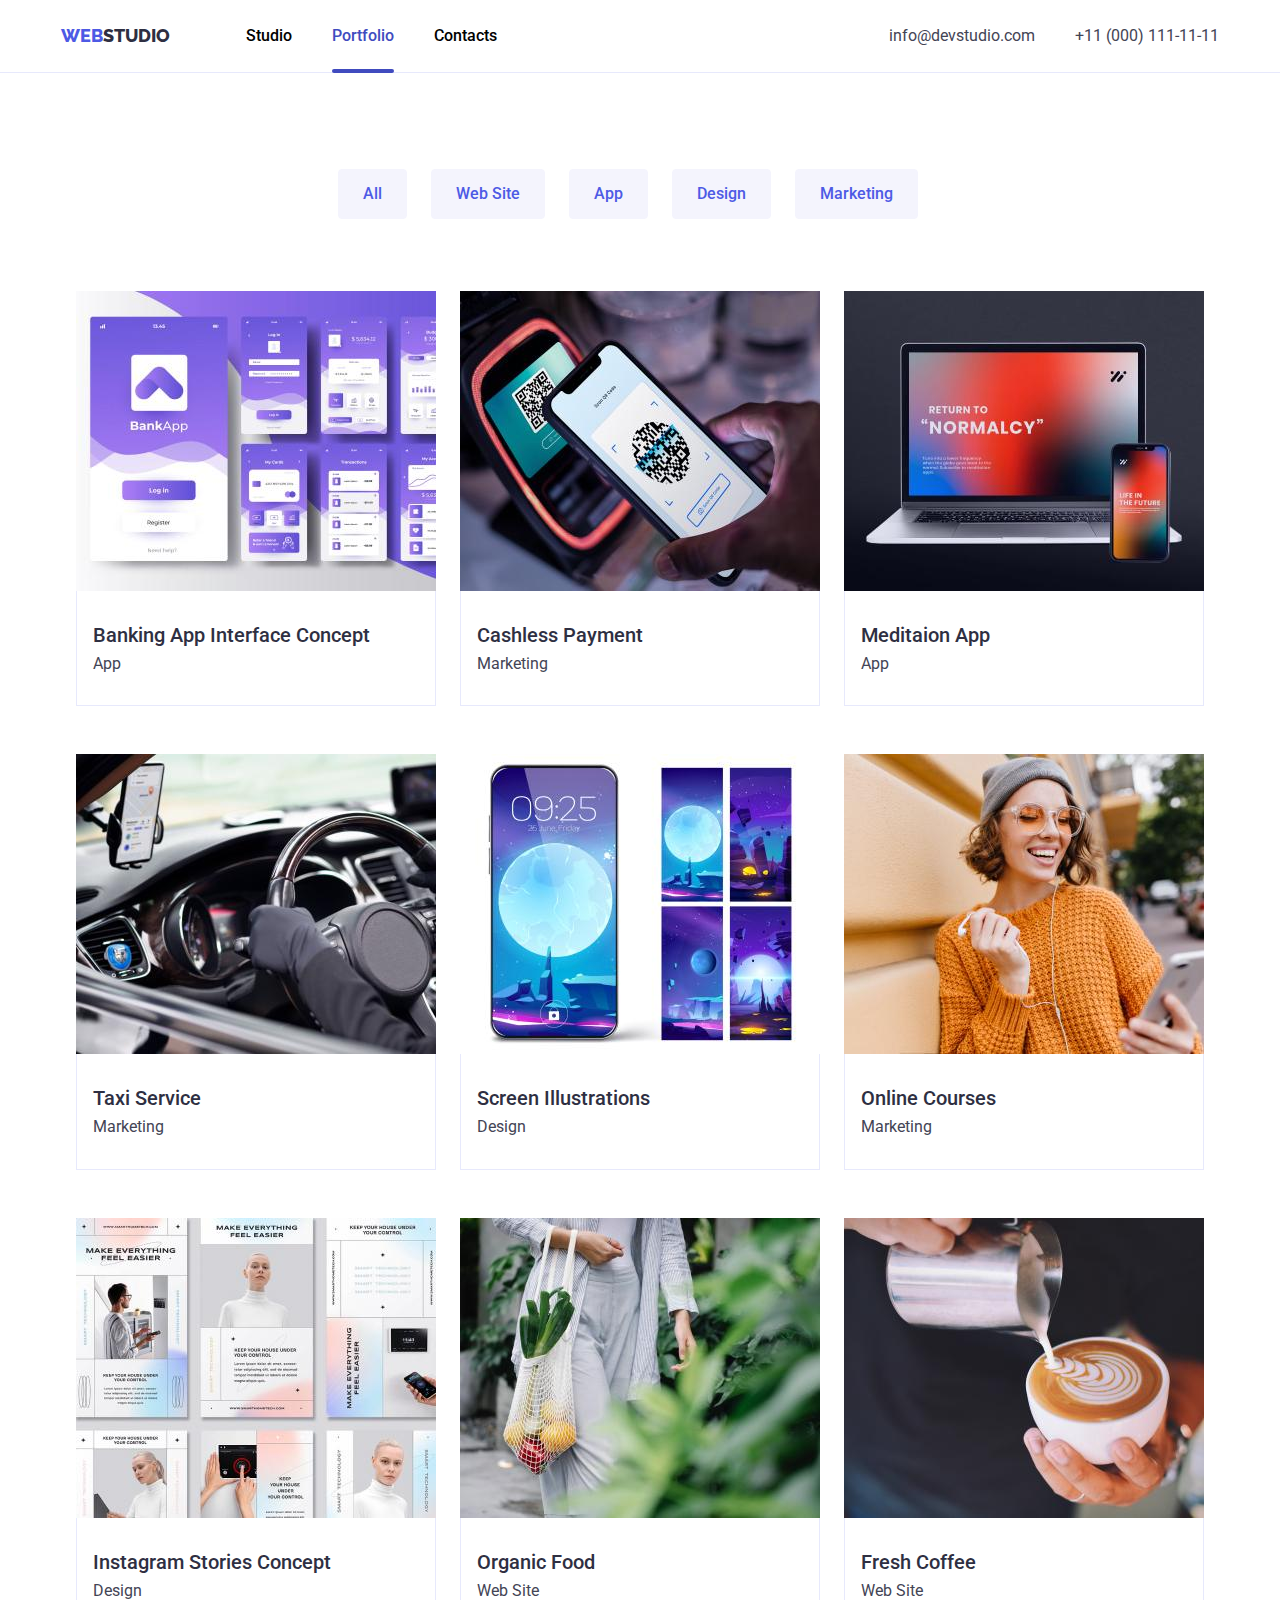
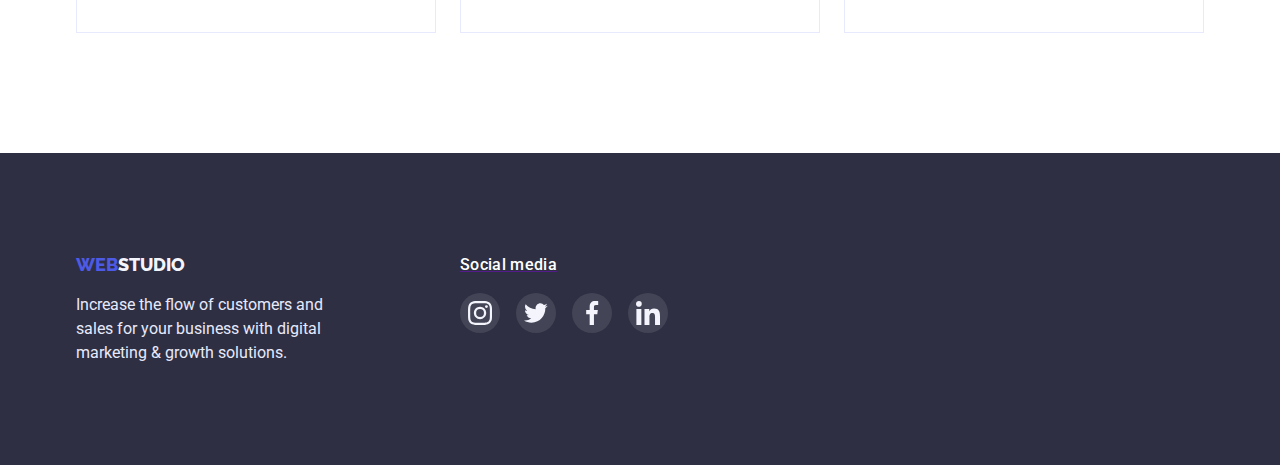
==== portfolio.html @ 5415b0d8 "Initial commit" ====
<!DOCTYPE html>
<html lang="en">
  <head>
    <meta charset="utf-8" />
    <meta http-equiv="X-UA-Compatible" content="IE=edge" />
    <meta name="viewport" content="width=device-width, initial-scale=1.0" />
    <link
      rel="stylesheet"
      href="https://cdn.jsdelivr.net/npm/modern-normalize@1.1.0/modern-normalize.css"
    />
    <link rel="stylesheet" href="./css/styles.css" />
    <link rel="preconnect" href="https://fonts.googleapis.com" />
    <link rel="preconnect" href="https://fonts.gstatic.com" crossorigin />
    <link
      href="https://fonts.googleapis.com/css2?family=Raleway:wght@800&family=Roboto:wght@300;400;500;700;900&display=swap"
      rel="stylesheet"
    />
    <title>Document</title>
  </head>
  <body>
    <header class="nav-header">
      <div class="page-header container">
        <nav class="nav">
          <a class="logo" href="./index.html"
            ><span class="logo-span">Web</span>Studio</a
          >
          <ul class="nav-item">
            <li><a class="nav-link" href="./index.html">Studio</a></li>
            <li><a class="nav-link current" href="./portfolio.html">Portfolio</a></li>
            <li><a class="nav-link" href="#">Contacts</a></li>
          </ul>
        </nav>
        <!--Контакти-->
        <address class="contact">
          <ul class="contact-item">
            <li>
              <a class="contact-link" href="mailto:info@devstudio.com"
                >info@devstudio.com</a
              >
            </li>
            <li>
              <a class="contact-link" href="tel:+110001111111"
                >+11 (000) 111-11-11</a
              >
            </li>
          </ul>
        </address>
      </div>
    </header>
    <main>
      <section class="prtf-container">
        <div class="container">
          <h1 hidden>examples of work</h1>
          <ul class="prtf-item">
            <li><button class="prtf-button" type="button">All</button></li>
            <li><button class="prtf-button" type="button">Web Site</button></li>
            <li><button class="prtf-button" type="button">App</button></li>
            <li><button class="prtf-button" type="button">Design</button></li>
            <li>
              <button class="prtf-button" type="button">Marketing</button>
            </li>
          </ul>
          <ul class="prtf-item-img">
            <li class="prtf-title">
              <a class="prtf-title-link" href="">
              <div class="img-overley">
              <img
                src="./images/banking-ap.jpg"
                alt="Banking App"
                width="360"
              />
              <div class="overley">
                <p class="overley-text">
                  14 Stylish and User-Friendly App Design Concepts · 
                  Task Manager App · Calorie Tracker App ·
                  Exotic Fruit Ecommerce App · Cloud Storage App
                </p>
              </div>
              </div>
              <h2>Banking App Interface Concept</h2>
              <p class="prtf-title-text">App</p>
              </a>
            </li>
            <li class="prtf-title">
              <a class="prtf-title-link" href="">
              <div class="img-overley">
              <img
                src="./images/cashless-payment.jpg"
                alt="Banking App"
                width="360"
              />
              <div class="overley">
                <p class="overley-text">
                  14 Stylish and User-Friendly App Design Concepts · 
                  Task Manager App · Calorie Tracker App ·
                  Exotic Fruit Ecommerce App · Cloud Storage App
                </p>
              </div>
              </div>
              <h2>Cashless Payment</h2>
              <p class="prtf-title-text">Marketing</p>
              </a>
            </li>
            <li class="prtf-title">
              <a class="prtf-title-link" href="">
              <div class="img-overley">
              <img
                src="./images/meditaion-app.jpg"
                alt="Meditaion App"
                width="360"
              />
              <div class="overley">
                <p class="overley-text">
                  14 Stylish and User-Friendly App Design Concepts · 
                  Task Manager App · Calorie Tracker App ·
                  Exotic Fruit Ecommerce App · Cloud Storage App
                </p>
              </div>
              </div>
              <h2>Meditaion App</h2>
              <p class="prtf-title-text">App</p>
              </a>
            </li>
            <li class="prtf-title">
              <a class="prtf-title-link" href="">
              <div class="img-overley">
              <img
                src="./images/taxi-service.jpg"
                alt="Taxi Service"
                width="360"
              />
              <div class="overley">
                <p class="overley-text">
                  14 Stylish and User-Friendly App Design Concepts · 
                  Task Manager App · Calorie Tracker App ·
                  Exotic Fruit Ecommerce App · Cloud Storage App
                </p>
              </div>
              </div>
              <h2>Taxi Service</h2>
              <p class="prtf-title-text">Marketing</p>
              </a>
            </li>
            <li class="prtf-title">
              <a class="prtf-title-link" href="">
              <div class="img-overley">
              <img
                src="./images/screen-illustrations.jpg"
                alt="Screen Illustrations"
                width="360"
              />
              <div class="overley">
                <p class="overley-text">
                  14 Stylish and User-Friendly App Design Concepts · 
                  Task Manager App · Calorie Tracker App ·
                  Exotic Fruit Ecommerce App · Cloud Storage App
                </p>
              </div>
              </div>
              <h2>Screen Illustrations</h2>
              <p class="prtf-title-text">Design</p>
              </a>
            </li>
            <li class="prtf-title">
              <a class="prtf-title-link" href="">
              <div class="img-overley">
              <img
                src="./images/marketing.jpg"
                alt="Online Courses"
                width="360"
              />
              <div class="overley">
                <p class="overley-text">
                  14 Stylish and User-Friendly App Design Concepts · 
                  Task Manager App · Calorie Tracker App ·
                  Exotic Fruit Ecommerce App · Cloud Storage App
                </p>
              </div>
              </div>
              <h2>Online Courses</h2>
              <p class="prtf-title-text">Marketing</p>
              </a>
            </li>
            <li class="prtf-title">
              <a class="prtf-title-link" href="">
              <div class="img-overley">
              <img
                src="./images/instagram-stories.jpg"
                alt="Instagram Stories Concept"
                width="360"
              />
              <div class="overley">
                <p class="overley-text">
                  14 Stylish and User-Friendly App Design Concepts · 
                  Task Manager App · Calorie Tracker App ·
                  Exotic Fruit Ecommerce App · Cloud Storage App
                </p>
              </div>
              </div>
              <h2>Instagram Stories Concept</h2>
              <p class="prtf-title-text">Design</p>
              </a>
            </li>
            <li class="prtf-title">
              <a class="prtf-title-link" href="">
              <div class="img-overley">
              <img
                src="./images/organic-food.jpg"
                alt="Organic Food"
                width="360"
              />
              <div class="overley">
                <p class="overley-text">
                  14 Stylish and User-Friendly App Design Concepts · 
                  Task Manager App · Calorie Tracker App ·
                  Exotic Fruit Ecommerce App · Cloud Storage App
                </p>
              </div>
              </div>
              <h2>Organic Food</h2>
              <p class="prtf-title-text">Web Site</p>
              </a>
            </li>
            <li class="prtf-title">
              <a class="prtf-title-link" href="">
              <div class="img-overley">
              <img
                src="./images/fresh-coffee.jpg"
                alt="Organic Food"
                width="360"
              />
              <div class="overley">
                <p class="overley-text">
                  14 Stylish and User-Friendly App Design Concepts · 
                  Task Manager App · Calorie Tracker App ·
                  Exotic Fruit Ecommerce App · Cloud Storage App
                </p>
              </div>
              </div>
              <h2>Fresh Coffee</h2>
              <p class="prtf-title-text">Web Site</p>
              </a>
            </li>
          </ul>
        </div>
      </section>
    </main>
    <footer class="footer-container">
      <div class="footer-list container">
        <div class="footer-container-list">
        <ul class="footer-container-logo">
          <li class="footer-container-logo-list" >
        <a class="logo-f" href="./index.html"
          ><span class="logo-span">Web</span>Studio</a
        >
        <p>
          Increase the flow of customers and sales for your business with
          digital marketing & growth solutions.
        </p>
      </li>
        </ul>
      </div>
      <div class="footer-container-list">
        <a href="">
          <p class="footer-container-list-text">Social media</p>
        </a>
        <ul class="footer-social-list">
          <li class="footer-social-list-item">
            <a class="footer-social-list-link" href="">
              <svg class="footer-social-list-icon">
                <use href="./images/icons.svg#icon-instagram"></use>
              </svg>
            </a>
          </li>
          <li class="footer-social-list-item">
            <a class="footer-social-list-link" href="">
              <svg class="footer-social-list-icon">
                <use href="./images/icons.svg#icon-twitter"></use>
              </svg>
            </a>
          </li>
          <li class="footer-social-list-item">
            <a class="footer-social-list-link" href="">
              <svg class="footer-social-list-icon">
                <use href="./images/icons.svg#icon-facebook"></use>
              </svg>
            </a>
          </li>
          <li class="footer-social-list-item">
            <a class="footer-social-list-link" href="">
              <svg class="footer-social-list-icon">
                <use href="./images/icons.svg#icon-linkedin"></use>
              </svg>
            </a>
          </li>
        </ul>
      </div>
      </div>
    </footer>
  </body>
</html>
---- css/styles.css ----
:root {
  --primary-font: "Roboto", sans-serif;
  --secondary-font: "Raleway", sans-serif;
  --primary-text-color: #2e2f42;
  --secondary-text-color: #434455;
  --hover-text-color: #404bbf;
  --hover-trans-duration:250ms;
  --hover-trans-timing-function:cubic-bezier(0.4,0.2,1);
}

body {
  font-family: var(--primary-font);
}
h1,
h2,
h3,
h4,
h5,
h6,
p {
  margin-top: 0;
  margin-bottom: 0;
}
ul,
ol {
  margin-top: 0;
  margin-bottom: 0;
  padding-left: 0;
}
img {
  display: block;
}
button{
  cursor: pointer;
  border: none;
}

.container {
  width: 1158px;
  margin-left: auto;
  margin-right: auto;
  padding-left: 15px;
  padding-right: 15px;
}
/* Навігація */
.nav-header {
  border-bottom: 1px solid;
  border-color: rgba(231, 233, 252, 1);
}
.page-header {
  display: flex;
  align-items: center;
  padding: 24px 0 24px 0;
  justify-content: space-between;
}

.nav {
  list-style: none;
  display: flex;
  align-items: center;
}
.logo {
  font-family: var(--secondary-font);
  font-weight: 800;
  font-size: 18px;
  line-height: 1.3;
  color: var(--primary-text-color);
  text-transform: uppercase;
  text-decoration: none;
  margin-right: 76px;
  transition-property: color;
  transition-duration:var(--hover-trans-duration);
  transition-timing-function :var(--hover-trans-timing-function);
}

.logo-span {
  color: #4d5ae5;

}
.logo:focus,
.logo:hover {
  color: var(--hover-text-color);
}
.nav-link {
  font-weight: 500;
  font-size: 16px;
  line-height: 1.5;
  color: var(--primary-font);
  text-decoration: none;
  padding: 28px 0;
  position: relative;
}

.nav-link.current{
  color: var(--hover-text-color);
}
.nav-link.current::after{
  position:absolute;
  bottom: 0;
  display: block;
  width:100%; 
  height: 4px;
  content: '';
  background-color:var(--hover-text-color);
  border-radius: 2px;
  transition-property: color;
}

.nav-link:hover,
.nav-link:focus {
  transition-duration:var(--hover-trans-duration);
  transition-timing-function :var(--hover-trans-timing-function);
  color: var(--hover-text-color);
}


.nav-item {
  list-style: none;
  display: flex;
  align-items: center;

}
.nav-item li:not(:last-child) {
  margin-right: 40px;
}

/* Контакти */
.contact .contact-item {
  list-style: none;
  display: flex;
  align-items: center;
}
.contact-item li:not(:last-child) {
  margin-right: 40px;
}

.contact-link {
  font-family: var(--primary-font);
  font-style: normal;
  font-size: 16px;
  line-height: 1.5;
  color: var(--secondary-text-color);
  text-decoration: none;
  transition-property: color;
  transition-duration:var(--hover-trans-duration);
  transition-timing-function :var(--hover-trans-timing-function);
}

.contact-link:hover,
.contact-link:focus {
  color: var(--hover-text-color);
}

/* Головна сторінка */
.hero {
  padding-top: 188px;
  padding-bottom: 188px;
  display: flex;
  background-image: linear-gradient(
      rgba(46, 47, 66, 0.7),
      rgba(46, 47, 66, 0.7)
    ),
    url(../images/hero-image.jpg);
  background-size: 1440px;
  background-repeat: no-repeat;
  background-position: center;
  background-color: #2e2f42;
  width: 1440px;
  margin-left: auto;
  margin-right: auto;
}
.hero-item {
  display: flex;
  flex-direction: column;
  align-items: center;
}
.title-hero {
  font-size: 56px;
  line-height: 1.07;
  text-align: center;
  color: #ffffff;
  max-width: 494px;
}

.button-hero {
  width: 169px;
  height: 56px;
  background: #4d5ae5;
  border-radius: 4px;
  font-weight: 500;
  font-size: 16px;
  line-height: 1.5;
  color: #ffffff;
  margin-top: 48px;
  transition-property: background-color;
  transition-duration: var(--hover-trans-duration);
  transition-timing-function: var(--hover-trans-timing-function);
}

.button-hero:focus,
.button-hero:hover {
  background-color: var(--hover-text-color);
}

/* Наша мета */
.artical-section {
  padding-top: 120px;
  padding-bottom: 120px;
}

.artical-item {
  list-style: none;
  display: flex;
}
.artical-item li {
  width: 264px;
}
.artical-item li:not(:last-child) {
  margin-right: 24px;
}
.artical-social-link {
  display: flex;
  width: 264px;
  height: 112px;
  background-color: #f4f4fd;
  border-radius: 4px;
  margin-bottom: 8px;
  justify-content: center;
  align-items: center;
}
.artical-social-icon {
  width: 64px;
  height: 64px;
}

.artical-item h3 {
  font-family: var(--primary-font);
  color: var(--primary-text-color);
  font-weight: 500;
  font-size: 20px;
  line-height: 1.2;
  letter-spacing: 0.02em;
  margin-bottom: 8px;
}
.artical-item p {
  font-family: var(--primary-font);
  font-size: 16px;
  line-height: 1.5;
  letter-spacing: 0.02em;
  color: var(--secondary-text-color);
}

/* Що ми робимо */
.features-section {
  padding-bottom: 120px;
}

.features {
  font-family: var(--primary-font);
  color: rgba(46, 47, 66, 1);
  font-size: 36px;
  line-height: 1.11;
  letter-spacing: 0.02em;
  text-align: center;
}
.features-item {
  list-style: none;
  display: flex;
  margin-top: 72px;
}
.features-item li:not(:last-child) {
  margin-right: 24px;
}
/* /* Наша команда * */

.gallery-container {
  background-color: #f4f4fd;
  padding-top: 120px;
  padding-bottom: 120px;
}
.gallery {
  font-family: var(--primary-font);
  color: rgba(46, 47, 66, 1);
  font-size: 36px;
  line-height: 1.11;
  letter-spacing: 0.02em;
  text-align: center;
}
.gallery-item {
  list-style: none;
  display: flex;
  margin-top: 72px;
  align-items: center;
  justify-content: space-between;
  flex-wrap: wrap;
}
.gallery-titem {
  display: flex;
  flex-direction: column;
  text-align: center;
  background-color: #ffffff;
  box-shadow: 0px 1px 6px rgba(46, 47, 66, 0.08),
    0px 1px 1px rgba(46, 47, 66, 0.16), 0px 2px 1px rgba(46, 47, 66, 0.08);
  border-radius: 0px 0px 4px 4px;
}

.gallery-titem h3 {
  font-family: var(--primary-font);
  color: var(--primary-text-color);
  font-weight: 500;
  font-size: 20px;
  line-height: 1.2;
  margin-top: 24px;
  margin-bottom: 8px;
}
.gallery-titem > p {
  font-family: var(--primary-font);
  color: var(--secondary-text-color);
  font-size: 16px;
  line-height: 1.5;
}
.gallery-social-list {
  display: flex;
  justify-content: center;
  gap: 24px;
  list-style: none;
  margin: 8px 16px 32px 16px;
  
}
.gallery-social-list-item {
  display: flex;
  justify-content: center;
  align-items: center;
  cursor:pointer;
  
}
.gallery-social-list-link {
  display: flex;
  justify-content: center;
  align-items: center;
  background-color:#4D5AE5;
  border-radius: 20px;
  width:40px;
  height:40px;
  transition-property: background-color;
  transition-duration: var(--hover-trans-duration);
  transition-timing-function: var(--hover-trans-timing-function);

}
.gallery-social-list-link:hover,
.gallery-social-list-link:focus{
  background-color:var(--hover-text-color);
}
.gallery-social-list-icon {
  width: 16px;
  height: 16px;
  gap: 24px;
}


/* Клієнти */
.customers {
  padding-top: 130px;
  padding-bottom: 120px;
}

.customers-text {
  font-family: var(--primary-font);
  font-size: 36px;
  line-height: 1.11;
  text-align: center;
  color: rgba(46, 47, 66, 1);
  margin-bottom: 72px;
}
.customers-list {
  display: flex;
  justify-content: center;
  align-items: center;
  gap: 24px;
  list-style: none;
  
}
.customers-list-item {
  display: flex;
  justify-content: center;
  align-items: center;
}

.customers-list-link {
  display: flex;
  justify-content: center;
  align-items: center;
  fill:rgba(142, 143, 153, 1);
  padding: 16px 32px 16px 32px;
  border: 1px solid rgba(142, 143, 153, 1);
  border-radius: 4px;
  transition-property:fill,color;
  transition-duration: var(--hover-trans-duration);
  transition-timing-function: var(--hover-trans-timing-function);
}


.customers-list-link:focus,
.customers-list-link:hover{
  fill:var(--hover-text-color);
  border: 1px solid var(--hover-text-color);
  border-radius: 4px;
}
 .customers-list-icon{
  width: 104px;
  height: 56px; 
} 

/* Футер */
.footer-container {
  background-color: rgba(46, 47, 66, 1);
  padding-top: 100px;
  padding-bottom: 100px;
  display: flex;
  align-items: center;
}
.footer-list{
  display: flex;
}
.footer-container-logo {
  list-style: none;
  display: flex;
}
.footer-container-logo-list {
  margin-top: 0px;
}
.logo-f {
  font-family: var(--secondary-font);
  font-weight: 800;
  font-size: 18px;
  line-height: 1.3;
  color: #f4f4fd;
  text-transform: uppercase;
  text-decoration: none;
}
.logo-f:hover,
.logo-f:focus {
  color: #4d5ae5;
}

footer p {
  width: 264px;
  font-size: 16px;
  line-height: 1.5;
  color: #e7e9fc;
  margin-top: 16px;
}
.footer-container-list:nth-child(1){
  margin-right: 120px;
}
.footer-container-list-text{
margin-top: 0px;
font-family:var(--primary-font);
font-weight: 500;
font-size: 16px;
line-height: 1.5;
letter-spacing: 0.02em;
color: #FFFFFF;
}
.footer-social-list{
  display: flex;
  gap: 16px;
  list-style: none;
  margin-top: 16px;
}
.footer-social-list-link{
  display: flex;
  justify-content: center;
  align-items: center;
  background-color:rgba(255, 255, 255, 0.1);
  width: 40px;
  height: 40px;
  border-radius: 20px;
  transition-property:background-color;
  transition-duration: var(--hover-trans-duration);
  transition-timing-function: var(--hover-trans-timing-function);
}

.footer-social-list-link:hover,
.footer-social-list-link:focus{
  background-color:  rgba(49, 208, 170, 1);
}

.footer-social-list-icon{
  width: 24px;
  height: 24px;
}


/* Портфоліо */
.prtf-container {
  padding-top: 96px;
  padding-bottom: 120px;
}
.prtf-item {
  list-style: none;
  display: flex;
  text-align: center;
  justify-content: center;

}
.prtf-item li {
  margin-right: 24px;
}

.prtf-button {
  background-color: #f4f4fd;
  border: 1px solid #f4f4fd;
  padding: 12px 24px 12px 24px;
  border-radius: 4px;
  font-weight: 500;
  font-size: 16px;
  line-height: 1.5;
  display: flex;
  align-items: center;
  text-align: center;
  color: #4d5ae5;
  cursor: pointer;
  transition-property:border-color,background-color;
  transition-duration: var(--hover-trans-duration);
  transition-timing-function: var(--hover-trans-timing-function);
}
.prtf-button:hover,
.prtf-button:focus {
  background-color: var(--hover-text-color);
  box-shadow: 0px 2px 1px rgba(0, 0, 0, 0.08),
    0px 2px 2px rgba(0, 0, 0, 0.12);
  display: flex;
  align-items: center;
  text-align: center;
  color: #ffffff;
  border-color: var(--hover-text-color);
}
.prtf-item-img {
  list-style: none;
  display: flex;
  flex-wrap: wrap;
  margin-top: 72px;
  row-gap: 48px;
  column-gap: 24px;
}

.prtf-title{
  transition-property: box-shadow;
  transition-duration: var(--hover-trans-duration);
  transition-timing-function: var(--hover-trans-timing-function);
}
.prtf-title-link{
text-decoration: none;
}
.prtf-title:hover,
.prtf-title:focus{
  box-shadow: 0px 1px 6px rgba(46, 47, 66, 0.08), 0px 1px 1px rgba(46, 47, 66, 0.16), 0px 2px 1px rgba(46, 47, 66, 0.08);
}
.prtf-title h2 {
  font-weight: 500;
  font-size: 20px;
  line-height: 1.2;
  color: var(--primary-text-color);
  padding-top: 32px;
  padding-left: 16px;
  border-left: 1px solid rgba(231, 233, 252, 1);
  border-right: 1px solid rgba(231, 233, 252, 1);
}
.prtf-title-text{
  font-size: 16px;
  line-height: 1,5;
  color: var(--secondary-text-color);
  padding: 8px 0 32px 16px;
  border-left: 1px solid rgba(231, 233, 252, 1);
  border-right: 1px solid rgba(231, 233, 252, 1);
  border-bottom: 1px solid rgba(231, 233, 252, 1);
}
.img-overley{
  position: relative;
  overflow: hidden;
  width: 360px;

}
.overley{
  position: absolute;             
  top: 0;
  left: 0;
  width: 100%;
  height: 100%;
  width: 360px;     
  background-color: var(--hover-text-color);
  transform: translateY(100%);
  transition: transform 250ms;
}
.prtf-title-link:hover .overley{
  transform:translateY(0%); 
}
.prtf-title-link:focus .overley{
  transform:translateY(0%);
}
.overley-text{
 padding-top:40px;
 padding-left: 32px;
 padding-right: 32px;       
 font-family:var(--primary-font);
font-size: 16px;    
line-height: 1,5;
letter-spacing: 0.02em;
color: #F4F4FD;
}


/* Модал */
.backdrop{
  position: fixed;
  top: 0;
  left: 0;
  display: flex;
  align-items: center;
  justify-content: center;
  width: 100%;
  height: 100%;
  padding: 10px 0;
  background-color:rgba(46, 47, 66, 0.4);
  transition-duration:var(--hover-trans-duration);
  transition-timing-function :var(--hover-trans-timing-function);
}
.backdrop.is-hidden{
  visibility: hidden;
  pointer-events: none;
   
}
.modal{
  width: 100%;
  height: 100%;
  max-width: 408px;
  max-height: 576px;
  background-color: rgba(252, 252, 252, 1);
  position: relative;
  overflow: auto ;
  transition-duration: var(--hover-trans-duration);
  transition-timing-function: var(--hover-trans-timing-function);
}
.backdrop.is-hidden.modal{
  transform: scale(0);
}
.modal-close{
  position: absolute ;
  top: 24px;
  right: 24px;
  border-radius: 12px;
  border: 1px solid rgba(0, 0, 0, 0.1);
  width: 24px;
  height: 24px;
  background-color: rgba(231, 233, 252, 1);

}
.modal-close-svg{
  width: 8px;
  height: 8px;
  fill: rgba(0, 0, 0, 1);
}
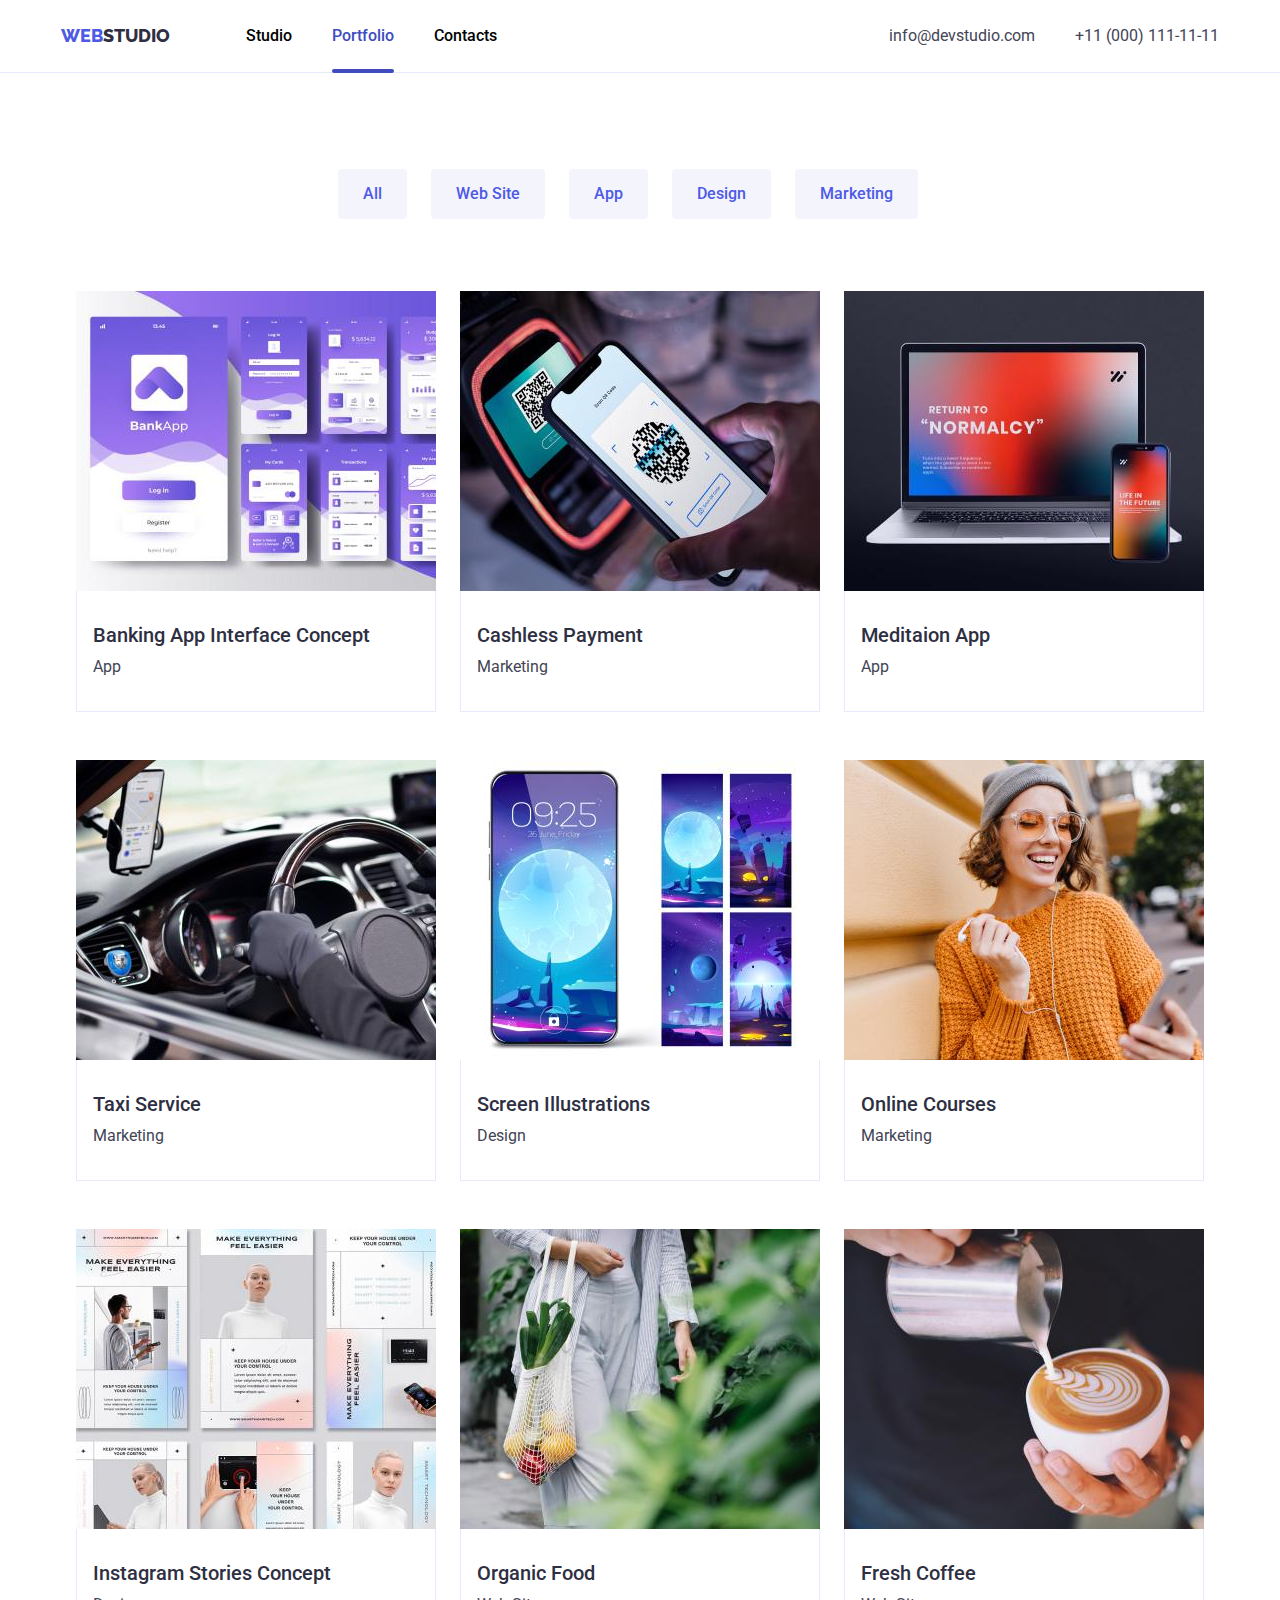
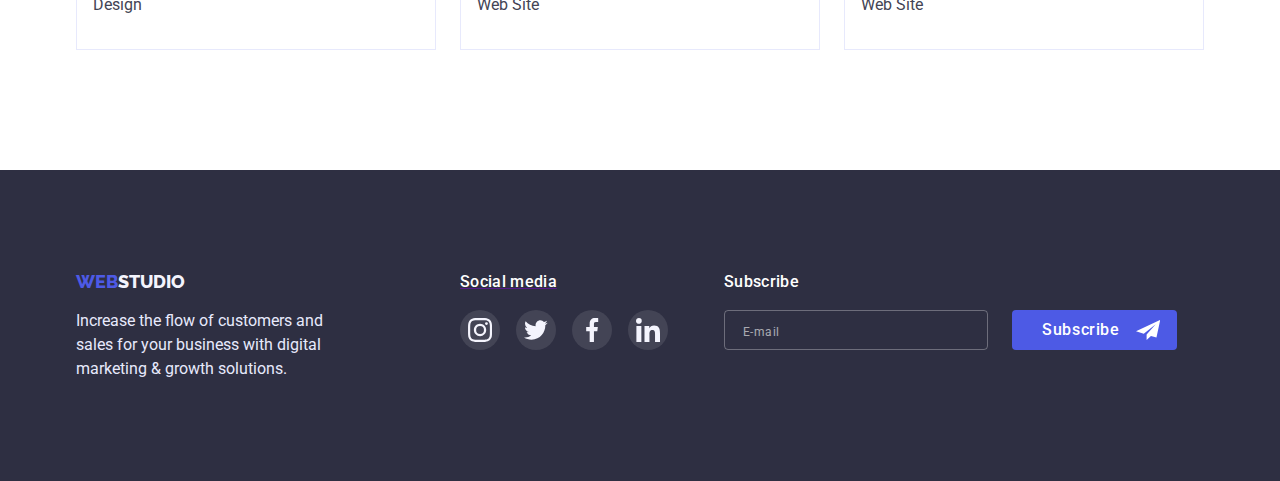
==== commit 6e839a30: "дз" ====
--- a/portfolio.html
+++ b/portfolio.html
@@ -295,6 +295,18 @@
           </li>
         </ul>
       </div>
+      <div class="footer-subscribe-list">
+        <p class="footer-container-list-text">Subscribe</p>
+          <form class="footer-form" action="close">
+            <label for="mail"></label>
+            <input class="footer-form-mail" type="email" id="mail" placeholder="E-mail">
+            <button class="footer-button-form" type="submit"><span class="footer-span-button">Subscribe</span>
+              <svg class="footer-form-icon">
+                <use href="./images/icons.svg#icon-icon-send"></use>
+              </svg>
+            </button>
+          </form>
+      </div>
       </div>
     </footer>
   </body>
--- a/css/styles.css
+++ b/css/styles.css
@@ -70,7 +70,7 @@
   margin-right: 76px;
   transition-property: color;
   transition-duration:var(--hover-trans-duration);
-  transition-timing-function :var(--hover-trans-timing-function);
+  transition-timing-function:var(--hover-trans-timing-function);
 }
 
 .logo-span {
@@ -109,7 +109,7 @@
 .nav-link:hover,
 .nav-link:focus {
   transition-duration:var(--hover-trans-duration);
-  transition-timing-function :var(--hover-trans-timing-function);
+  transition-timing-function:var(--hover-trans-timing-function);
   color: var(--hover-text-color);
 }
 
@@ -143,7 +143,7 @@
   text-decoration: none;
   transition-property: color;
   transition-duration:var(--hover-trans-duration);
-  transition-timing-function :var(--hover-trans-timing-function);
+  transition-timing-function:var(--hover-trans-timing-function);
 }
 
 .contact-link:hover,
@@ -193,8 +193,8 @@
   color: #ffffff;
   margin-top: 48px;
   transition-property: background-color;
-  transition-duration: var(--hover-trans-duration);
-  transition-timing-function: var(--hover-trans-timing-function);
+  transition-duration:var(--hover-trans-duration);
+  transition-timing-function:var(--hover-trans-timing-function);
 }
 
 .button-hero:focus,
@@ -344,7 +344,7 @@
   height:40px;
   transition-property: background-color;
   transition-duration: var(--hover-trans-duration);
-  transition-timing-function: var(--hover-trans-timing-function);
+  transition-timing-function:var(--hover-trans-timing-function);
 
 }
 .gallery-social-list-link:hover,
@@ -490,6 +490,70 @@
   width: 24px;
   height: 24px;
 }
+/* Футер форма */
+.footer-subscribe-list{
+  display: flex;
+  flex-direction: column;
+}
+.footer-form{
+  display: inline-flex;
+  padding-top: 16px;
+}
+.footer-form-mail{
+  width: 264px;
+  height: 40px;
+  border:1px solid rgba(255, 255, 255, 0.3);
+  border-radius:4px;
+  background-color:transparent;
+}
+.footer-form-mail::placeholder{
+font-family:var(--primary-font);
+font-size: 12px;
+line-height: 0.5;
+letter-spacing: 0.04em;
+padding: 8px 0 0 16px;
+color: rgba(255, 255, 255, 0.6);
+}
+
+.footer-form-icon{
+  width: 24px;
+  height: 24px;
+  fill:rgba(255, 255, 255, 1) ;
+}
+.footer-form-link{
+  background-color: rgba(77, 90, 229, 1);
+}
+.footer-button-form{
+  display:inline-flex;
+  flex-direction: row;
+  align-items: center;
+  justify-items: center;
+  width: 165px;
+  height: 40px;
+  background-color: rgba(77, 90, 229, 1);
+  border-radius: 4px;
+  margin-left: 24px;
+  transition-property: background-color;
+  transition-duration: var(--hover-trans-duration);
+  transition-timing-function: var(--hover-trans-timing-function);
+}
+.footer-span-button{
+  font-family: var(--primary-font);
+  font-weight: 500;
+  font-size: 16px;
+  line-height: 0.6;
+  letter-spacing: 0.04em;
+  color:rgba(255, 255, 255, 1);
+  padding-left: 24px;
+  padding-right: 16px;
+}
+.footer-button-form:hover,
+.footer-span-form:focus{
+  background-color: var(--hover-text-color);
+}
+
+
+
 
 
 /* Портфоліо */
@@ -569,7 +633,7 @@
 }
 .prtf-title-text{
   font-size: 16px;
-  line-height: 1,5;
+  line-height: 1.5;
   color: var(--secondary-text-color);
   padding: 8px 0 32px 16px;
   border-left: 1px solid rgba(231, 233, 252, 1);
@@ -605,7 +669,7 @@
  padding-right: 32px;       
  font-family:var(--primary-font);
 font-size: 16px;    
-line-height: 1,5;
+line-height: 1.5;
 letter-spacing: 0.02em;
 color: #F4F4FD;
 }
@@ -654,10 +718,183 @@
   width: 24px;
   height: 24px;
   background-color: rgba(231, 233, 252, 1);
+  padding: 0px;
+  fill:rgba(0, 0, 0, 1);
 
 }
 .modal-close-svg{
   width: 8px;
   height: 8px;
-  fill: rgba(0, 0, 0, 1);
-}+ margin: 7px 7px 7px 7px;
+}
+
+.modal-close:hover{
+  background-color: var(--hover-text-color);
+  fill: rgba(255, 255, 255, 1);
+}
+.modal-text{
+  font-family: var(--primary-font);
+  font-weight: 500;
+  font-size: 16px;
+  line-height: 1.5;
+  letter-spacing: 0.02em;
+  text-align: center;
+  padding-top: 72px;
+  color: rgba(46, 47, 66, 1);
+}
+.modal-form{
+  display:flex;
+  flex-direction: column;
+  justify-content: center;
+  padding: 16px 24px 0 24px;
+  
+}
+.modal-form-name{
+  font-family: var(--primary-font);
+  font-size: 12px;
+  line-height: 1.33;
+  letter-spacing: 0.04em;
+  color:rgba(142, 143, 153, 1);
+  margin-top: 8px;
+}
+.modal-form-icon{
+  position: relative;
+}
+.modal-form-rectagle{
+  height:40px;
+  border: 1px solid rgba(33, 33, 33, 0.2);
+  border-radius: 4px;
+  width: 100%;
+  padding: 0 0 0 38px;
+  transition-property: border-color;
+  transition-duration: var(--hover-trans-duration);
+  transition-timing-function: var(--hover-trans-timing-function);
+} 
+.modal-form-rectagle:hover{
+  border-color: var(--hover-text-color);
+}
+.modal-icon-name{
+  position: absolute;
+  height: 13px;
+  width: 13px;
+  left: 19px;
+  top: 14px;
+  fill:rgba(46, 47, 66, 1);
+  transition-property: fill;
+  transition-duration: var(--hover-trans-duration);
+  transition-timing-function: var(--hover-trans-timing-function);
+}
+.modal-form-rectagle:hover+.modal-icon-name{
+  border-color: var(--hover-text-color);
+  fill: var(--hover-text-color);
+}
+
+.modal-form-rectagle-text{
+height: 120px;
+border: 1px solid rgba(33, 33, 33, 0.2);
+border-radius: 4px;
+transition-property: border-color;
+transition-duration: var(--hover-trans-duration);
+transition-timing-function: var(--hover-trans-timing-function);
+resize: none;
+}
+.modal-form-rectagle-text:hover{
+border-color: var(--hover-text-color);
+}
+
+.modal-form-checkbox{
+  display:flex;
+  flex-direction: row ;
+  justify-content: space-between;
+  align-items: center;
+  appearance: none;
+  position: absolute;
+
+} 
+.modal-form-policy{
+  display:flex;
+  flex-direction: row ;
+  justify-content: space-between;
+  align-items: center;
+  cursor: pointer;
+  font-family: var(--primary-font);
+  font-size: 12px;
+  line-height: 1.33;
+  letter-spacing: 0.04em;
+  color: rgba(117, 117, 117, 1);
+ 
+
+}
+.modal-checkbox{
+  display:flex;
+  flex-direction: row ;
+  justify-content: flex-start;
+  align-items: center;
+  fill:rgba(244, 244, 253, 1);
+  cursor: pointer;
+  margin-top: 16px;
+}
+
+.modal-checkbox-icon{
+  position: relative;
+  box-sizing: border-box;
+  width: 16px;
+  height: 16px;
+  padding: 4px 3px 4px 3px;
+ border:1.25px solid rgba(46, 47, 66, 1);
+ border-radius:2px;
+ margin-right: 8px;
+
+ }
+.modal-checkbox-icon:hover{
+  background-color: var(--hover-text-color);
+  border:none;
+}
+
+.modal-checkbox-text{
+  font-family: var(--primary-font);
+  font-size: 12px;
+  line-height: 1.33;
+  letter-spacing: 0.04em;
+  color: rgba(117, 117, 117, 1);
+  padding-left: 25px;
+}
+.modal-form-policy span{
+  color: rgba(77, 90, 229, 1);
+  margin-left: 4px;
+}
+
+.modal-form-checkbox:checked +.modal-checkbox-icon{
+  background-color: var(--hover-text-color);
+  border:none;
+}
+
+
+.modal-form-rectagle-text::placeholder{
+font-family: var(--primary-font);
+font-size: 12px;
+line-height: 1.33;
+letter-spacing: 0.04em;
+color: rgba(117, 117, 117, 0.5);
+padding-top: 8px;
+padding-left: 16px;
+}
+
+.modal-form-button{
+  width: 169px;
+  height: 56px;
+  font-family: var(--primary-font);
+  font-weight: 500;
+  font-size: 16px;
+  line-height: 1.5;
+  letter-spacing: 0.04em;
+  color:rgba(255, 255, 255, 1);
+  background-color: rgba(77, 90, 229, 1);
+  border-radius: 4px;
+  box-shadow: 0px 4px 4px rgba(0, 0, 0, 0.15);
+  margin-top: 16px;
+  margin-left: auto;
+  margin-right: auto;
+  margin-bottom: 0px;
+}
+
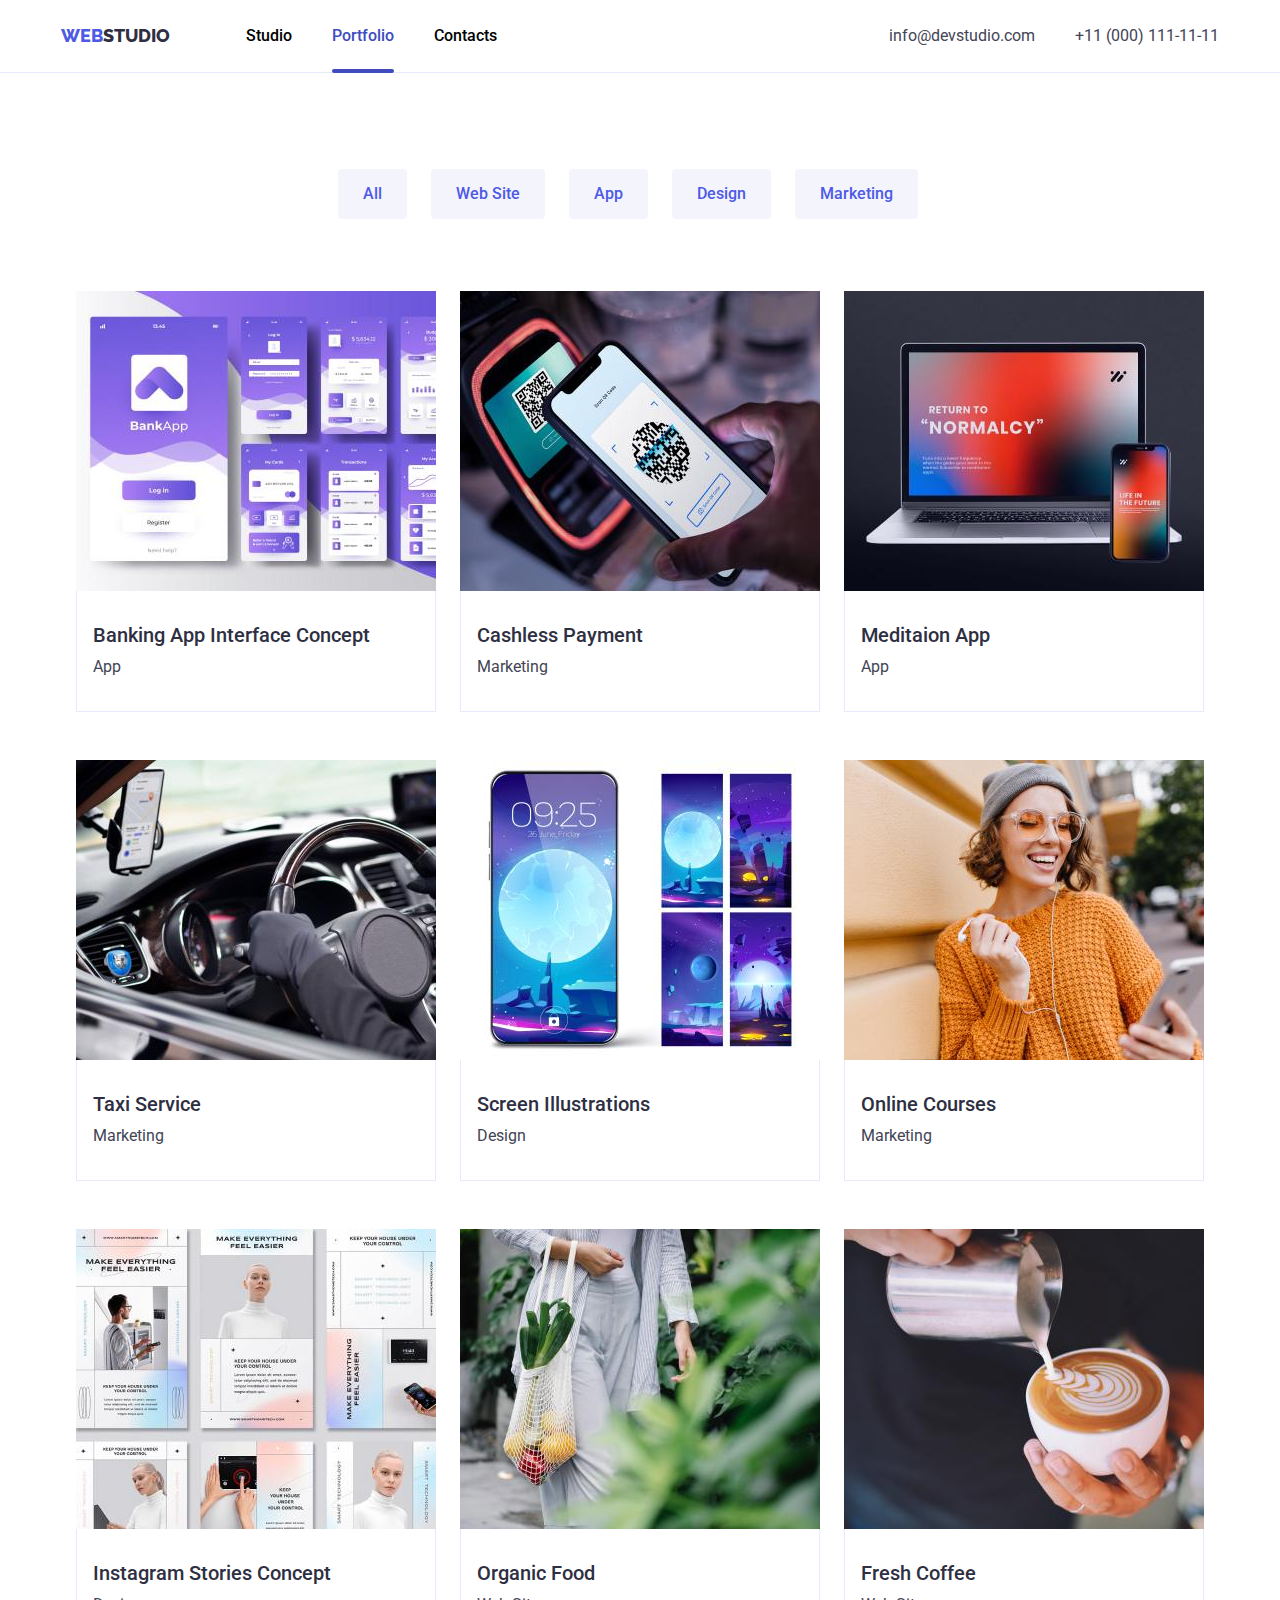
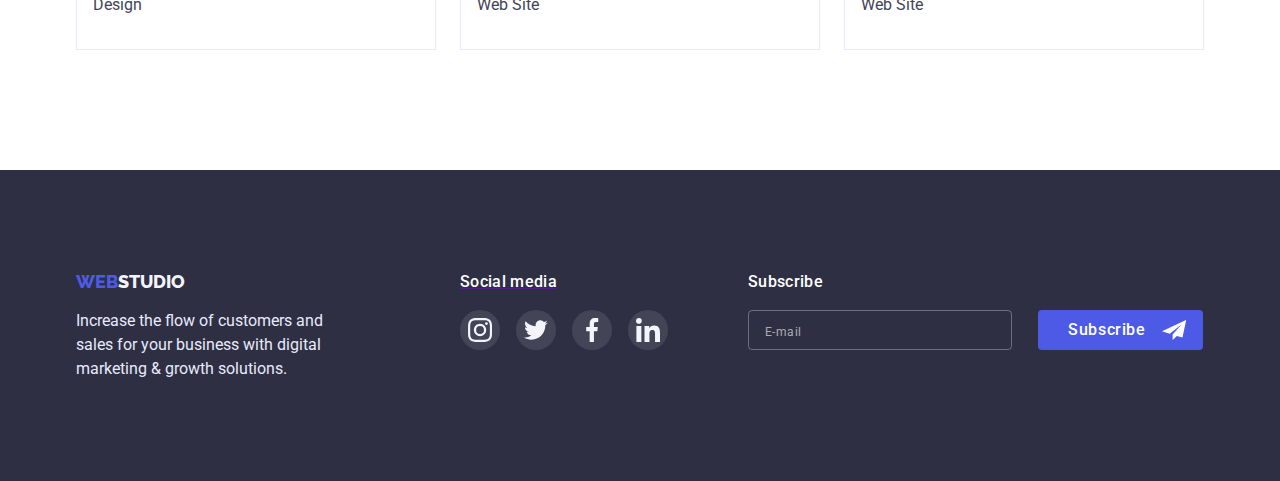
==== commit f39f799f: "ДЗ4" ====
--- a/portfolio.html
+++ b/portfolio.html
@@ -260,7 +260,7 @@
       </li>
         </ul>
       </div>
-      <div class="footer-container-list">
+      <div class="footer-container-list-link">
         <a href="">
           <p class="footer-container-list-text">Social media</p>
         </a>
--- a/css/styles.css
+++ b/css/styles.css
@@ -421,6 +421,7 @@
 }
 .footer-list{
   display: flex;
+
 }
 .footer-container-logo {
   list-style: none;
@@ -462,12 +463,19 @@
 letter-spacing: 0.02em;
 color: #FFFFFF;
 }
+
+.footer-container-list-link{
+  padding-right: 0px;
+  width: 208px;
+}
 .footer-social-list{
   display: flex;
   gap: 16px;
   list-style: none;
   margin-top: 16px;
-}
+  margin-right: 0px;
+}
+
 .footer-social-list-link{
   display: flex;
   justify-content: center;
@@ -494,10 +502,13 @@
 .footer-subscribe-list{
   display: flex;
   flex-direction: column;
+  margin-left: 80px;
+
+
 }
 .footer-form{
   display: inline-flex;
-  padding-top: 16px;
+  margin-top: 16px;
 }
 .footer-form-mail{
   width: 264px;
@@ -505,13 +516,16 @@
   border:1px solid rgba(255, 255, 255, 0.3);
   border-radius:4px;
   background-color:transparent;
+  padding-left: 8px;
+  color: rgba(255, 255, 255, 1);
+  outline: none;
 }
 .footer-form-mail::placeholder{
 font-family:var(--primary-font);
 font-size: 12px;
 line-height: 0.5;
 letter-spacing: 0.04em;
-padding: 8px 0 0 16px;
+padding: 8px 0 0 8px;
 color: rgba(255, 255, 255, 0.6);
 }
 
@@ -532,7 +546,7 @@
   height: 40px;
   background-color: rgba(77, 90, 229, 1);
   border-radius: 4px;
-  margin-left: 24px;
+  margin-left: 26px;
   transition-property: background-color;
   transition-duration: var(--hover-trans-duration);
   transition-timing-function: var(--hover-trans-timing-function);
@@ -696,15 +710,15 @@
    
 }
 .modal{
-  width: 100%;
-  height: 100%;
-  max-width: 408px;
-  max-height: 576px;
+  min-width: 408px;
+  min-height: 576px;
   background-color: rgba(252, 252, 252, 1);
   position: relative;
   overflow: auto ;
+  padding: 72px 24px 32px 24px;
   transition-duration: var(--hover-trans-duration);
   transition-timing-function: var(--hover-trans-timing-function);
+
 }
 .backdrop.is-hidden.modal{
   transform: scale(0);
@@ -739,15 +753,13 @@
   line-height: 1.5;
   letter-spacing: 0.02em;
   text-align: center;
-  padding-top: 72px;
   color: rgba(46, 47, 66, 1);
 }
 .modal-form{
   display:flex;
   flex-direction: column;
   justify-content: center;
-  padding: 16px 24px 0 24px;
-  
+  margin-top: 16px;
 }
 .modal-form-name{
   font-family: var(--primary-font);
@@ -757,6 +769,10 @@
   color:rgba(142, 143, 153, 1);
   margin-top: 8px;
 }
+.modal-form-name:first-child{
+margin:0px;
+}
+
 .modal-form-icon{
   position: relative;
 }
@@ -765,12 +781,15 @@
   border: 1px solid rgba(33, 33, 33, 0.2);
   border-radius: 4px;
   width: 100%;
-  padding: 0 0 0 38px;
+  padding-left: 34px;
+  outline: none;
   transition-property: border-color;
   transition-duration: var(--hover-trans-duration);
   transition-timing-function: var(--hover-trans-timing-function);
+  
+  
 } 
-.modal-form-rectagle:hover{
+.modal-form-rectagle:focus{
   border-color: var(--hover-text-color);
 }
 .modal-icon-name{
@@ -784,7 +803,7 @@
   transition-duration: var(--hover-trans-duration);
   transition-timing-function: var(--hover-trans-timing-function);
 }
-.modal-form-rectagle:hover+.modal-icon-name{
+.modal-form-rectagle:focus+.modal-icon-name{
   border-color: var(--hover-text-color);
   fill: var(--hover-text-color);
 }
@@ -797,8 +816,11 @@
 transition-duration: var(--hover-trans-duration);
 transition-timing-function: var(--hover-trans-timing-function);
 resize: none;
-}
-.modal-form-rectagle-text:hover{
+outline: none;
+padding-left: 16px;
+padding-top:8px;
+}
+.modal-form-rectagle-text:focus{
 border-color: var(--hover-text-color);
 }
 
@@ -846,10 +868,6 @@
  margin-right: 8px;
 
  }
-.modal-checkbox-icon:hover{
-  background-color: var(--hover-text-color);
-  border:none;
-}
 
 .modal-checkbox-text{
   font-family: var(--primary-font);
@@ -859,9 +877,10 @@
   color: rgba(117, 117, 117, 1);
   padding-left: 25px;
 }
-.modal-form-policy span{
+.modal-form-policy-link{
   color: rgba(77, 90, 229, 1);
   margin-left: 4px;
+
 }
 
 .modal-form-checkbox:checked +.modal-checkbox-icon{
@@ -876,8 +895,6 @@
 line-height: 1.33;
 letter-spacing: 0.04em;
 color: rgba(117, 117, 117, 0.5);
-padding-top: 8px;
-padding-left: 16px;
 }
 
 .modal-form-button{
